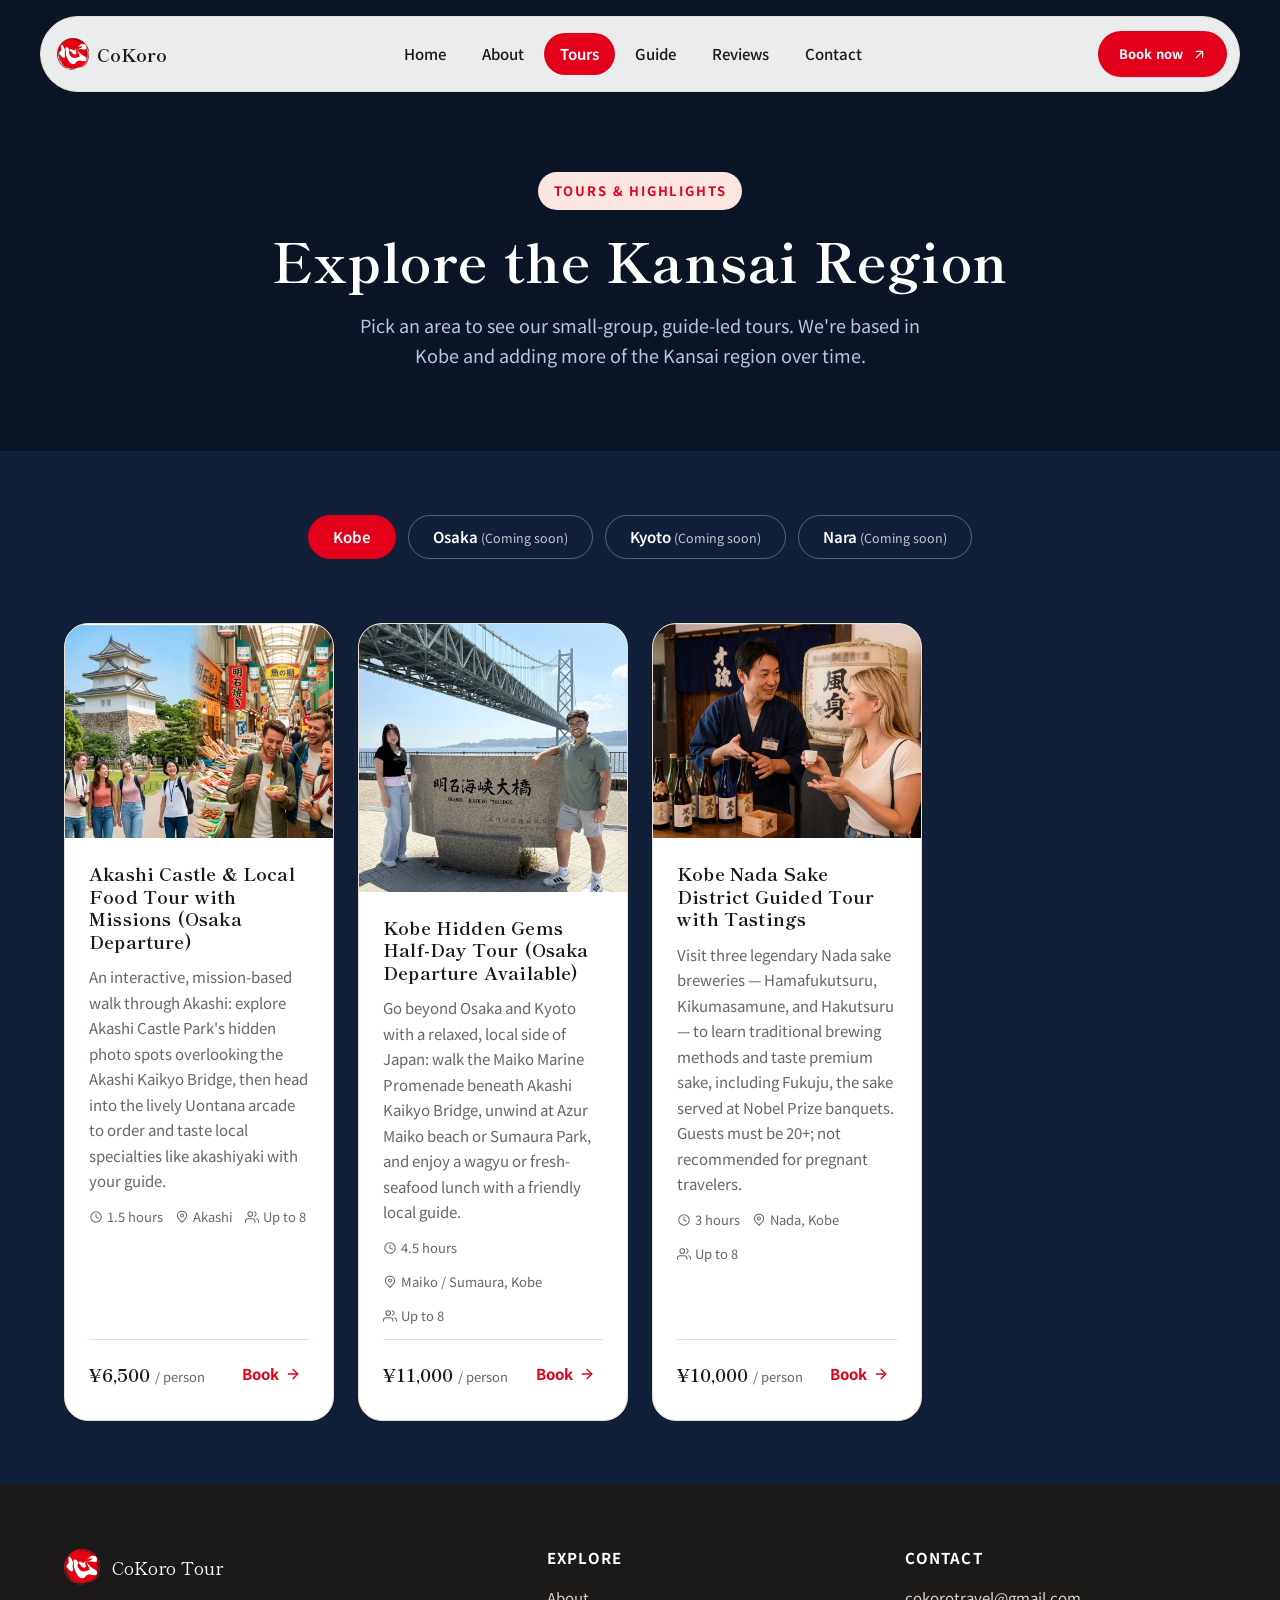
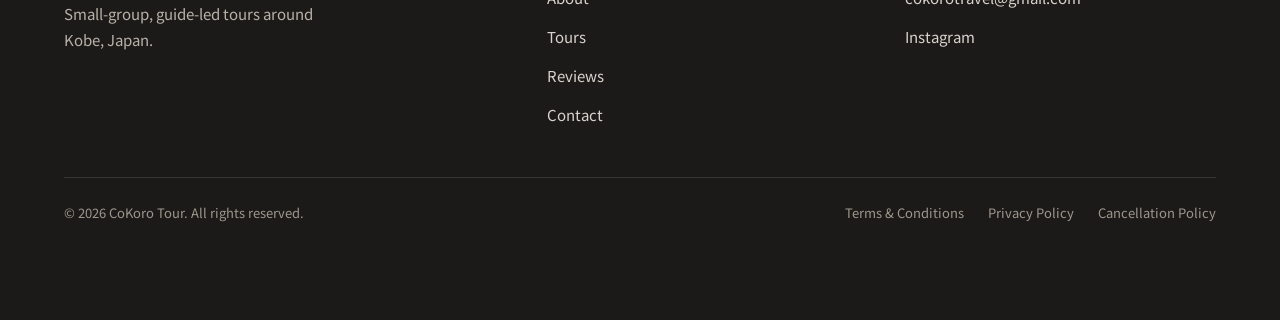
==== tours.html @ 9242f1d7 "Initial commit: CoKoro Tour site Static HTML/CSS/JS landing site with a dedicated Tours-by-area page" ====
<!doctype html>
<html lang="en">
<head>
<meta charset="UTF-8">
<meta name="viewport" content="width=device-width, initial-scale=1">
<title>Tours by Area — CoKoro Tour</title>
<meta name="description" content="Browse CoKoro Tour's guided tours across the Kansai region — Kobe, Osaka, Kyoto, and Nara. Small-group, guide-led experiences, booked securely via GetYourGuide.">

<link rel="preconnect" href="https://fonts.googleapis.com">
<link rel="preconnect" href="https://fonts.gstatic.com" crossorigin>

<link rel="icon" type="image/png" sizes="32x32" href="assets/logo/favicon-32.png">
<link rel="icon" type="image/png" sizes="192x192" href="assets/logo/favicon-192.png">
<link rel="icon" type="image/png" sizes="512x512" href="assets/logo/favicon-512.png">
<link rel="apple-touch-icon" href="assets/logo/apple-touch-icon.png">
<meta name="theme-color" content="#0c1526">

<meta property="og:type" content="website">
<meta property="og:title" content="Tours by Area — CoKoro Tour">
<meta property="og:description" content="Guided tours across Kobe, Osaka, Kyoto, and Nara.">
<meta property="og:image" content="assets/images/hero-bridge.jpg">

<link rel="stylesheet" href="styles.css">
</head>
<body class="no-js">
<a class="skip-link" href="#main">Skip to main content</a>

<!-- =====================================================================
     Header
     ===================================================================== -->
<header class="site-header">
  <div class="container site-header-inner">
    <a class="brand" href="index.html" aria-label="CoKoro Tour home">
      <img src="assets/logo/cokoro-mark-128.png" alt="" width="32" height="32">
      <span class="brand-name">CoKoro</span>
    </a>

    <nav class="main-nav" id="main-nav" aria-label="Primary">
      <a href="index.html#top">Home</a>
      <a href="index.html#about">About</a>
      <a href="tours.html" class="is-active">Tours</a>
      <a href="index.html#guide">Guide</a>
      <a href="index.html#reviews">Reviews</a>
      <a href="index.html#contact">Contact</a>
    </nav>

    <div class="header-actions">
      <a class="btn btn-primary btn-sm" data-role="booking-link" href="https://www.getyourguide.com/-s781057/" target="_blank" rel="noopener noreferrer">
        Book now
        <svg class="btn-icon" viewBox="0 0 24 24" fill="none" stroke="currentColor" stroke-width="2" stroke-linecap="round" stroke-linejoin="round"><line x1="7" y1="17" x2="17" y2="7"/><polyline points="7 7 17 7 17 17"/></svg>
      </a>
      <button class="nav-toggle" id="nav-toggle" aria-controls="main-nav" aria-expanded="false" aria-label="Open menu">
        <svg viewBox="0 0 24 24" fill="none" stroke="currentColor" stroke-width="1.75" stroke-linecap="round" stroke-linejoin="round"><line x1="3" y1="6" x2="21" y2="6"/><line x1="3" y1="12" x2="21" y2="12"/><line x1="3" y1="18" x2="21" y2="18"/></svg>
      </button>
    </div>
  </div>
</header>

<main id="main">

  <!-- ===================================================================
       Page intro
       =================================================================== -->
  <section class="page-hero">
    <div class="container">
      <span class="eyebrow">Tours &amp; Highlights</span>
      <h1>Explore the Kansai Region</h1>
      <p class="lede" style="margin-inline:auto; max-width:56ch;">Pick an area to see our small-group, guide-led tours. We're based in Kobe and adding more of the Kansai region over time.</p>
    </div>
  </section>

  <!-- ===================================================================
       Tours by area
       =================================================================== -->
  <section class="section section--alt" aria-labelledby="tours-page-heading">
    <div class="container">
      <h2 id="tours-page-heading" class="visually-hidden" style="position:absolute; width:1px; height:1px; overflow:hidden; clip:rect(0,0,0,0);">Tours by area</h2>

      <div class="tour-region-tabs" id="tour-region-tabs" role="tablist" aria-label="Filter tours by area">
        <!-- Rendered from REGIONS in data.js by script.js -->
      </div>

      <div class="tour-grid" id="tours-page-grid">
        <!-- Rendered from TOURS in data.js by script.js -->
      </div>
      <noscript>
        <p>Please enable JavaScript to see our current tours, or <a href="index.html#contact">contact us directly</a> for tour details.</p>
      </noscript>
    </div>
  </section>

</main>

<!-- =====================================================================
     Footer
     ===================================================================== -->
<footer class="site-footer">
  <div class="container">
    <div class="footer-grid">
      <div>
        <div class="footer-brand">
          <img src="assets/logo/cokoro-mark-128.png" alt="" width="36" height="36">
          <span>CoKoro Tour</span>
        </div>
        <p style="max-width: 34ch; color: #b8b2a8; font-size: var(--text-sm);">
          Small-group, guide-led tours around Kobe, Japan.
        </p>
      </div>
      <div>
        <h3>Explore</h3>
        <ul>
          <li><a href="index.html#about">About</a></li>
          <li><a href="tours.html">Tours</a></li>
          <li><a href="index.html#reviews">Reviews</a></li>
          <li><a href="index.html#contact">Contact</a></li>
        </ul>
      </div>
      <div>
        <h3>Contact</h3>
        <ul>
          <li><a href="mailto:cokorotravel@gmail.com">cokorotravel@gmail.com</a></li>
          <li><a href="https://www.instagram.com/cokorotour/" target="_blank" rel="noopener noreferrer">Instagram</a></li>
        </ul>
      </div>
    </div>
    <div class="footer-bottom">
      <span>&copy; <span id="footer-year">2026</span> CoKoro Tour. All rights reserved.</span>
      <span class="footer-bottom-links">
        <a href="#">Terms &amp; Conditions</a>
        <a href="#">Privacy Policy</a>
        <a href="#">Cancellation Policy</a>
      </span>
    </div>
  </div>
</footer>

<!-- =====================================================================
     Sticky mobile "Book Now" bar
     ===================================================================== -->
<div class="sticky-cta" id="sticky-cta">
  <div class="sticky-cta-text">
    <strong>Ready to explore Kobe?</strong>
    <span>Book securely on GetYourGuide</span>
  </div>
  <a class="btn btn-primary" data-role="booking-link" href="https://www.getyourguide.com/-s781057/" target="_blank" rel="noopener noreferrer">
    Book Now
  </a>
</div>

<script src="data.js"></script>
<script src="script.js"></script>
</body>
</html>
---- styles.css ----
/* =========================================================================
   CoKoro Tour — Design Tokens & Base Styles
   Brand: red #E2001A + ink black + warm cream, built around the existing
   心 (kokoro) brush-mark logo. Mobile-first; breakpoints at 768/1024/1440.
   ========================================================================= */

@import url('https://fonts.googleapis.com/css2?family=Shippori+Mincho:wght@400;500;600;700;800&family=Noto+Sans+JP:wght@400;500;600;700&display=swap');

:root {
  /* --- Color: brand --- */
  --color-red: #e2001a;
  --color-red-dark: #b3000f;
  --color-red-soft: #fbe6e2;
  --color-ink: #1c1a18;
  --color-ink-soft: #4a4541;
  --color-indigo: #24344a;
  --color-indigo-dark: #16212f;
  --color-gold: #c9972b;

  /* --- Color: surfaces ---
     Page background is a deep "kon-iro" (紺色) Japanese indigo navy.
     --color-ink/--color-ink-soft/--color-muted/--color-surface/--color-border
     stay as their original light-mode values below — they're what every
     white "card" (tour cards, review cards, contact cards, etc.) uses
     internally, and those cards stay light regardless of the page theme.
     --color-on-dark / --color-on-dark-muted are the new tokens for text
     that sits directly on the navy page background (headings, ledes). */
  --color-bg: #0c1526;
  --color-bg-alt: #121f38;
  --color-on-dark: #ffffff;
  --color-on-dark-muted: #b9c6e0;
  --color-surface: #ffffff;
  --color-surface-alt: #f4ede0;
  --color-border: #e7dfcf;
  --color-muted: #6b6560;

  /* --- Color: semantic --- */
  --color-on-red: #ffffff;
  --color-on-indigo: #ffffff;
  --color-success: #2e7d4f;
  --color-danger: #c0362c;

  /* --- Typography --- */
  --font-display: 'Shippori Mincho', 'Noto Serif JP', serif;
  --font-body: 'Noto Sans JP', 'Hiragino Sans', sans-serif;

  --text-xs: 0.8125rem;   /* 13px */
  --text-sm: 0.9375rem;   /* 15px */
  --text-base: 1rem;      /* 16px */
  --text-lg: 1.125rem;    /* 18px */
  --text-xl: 1.375rem;    /* 22px */
  --text-2xl: 1.75rem;    /* 28px */
  --text-3xl: 2.25rem;    /* 36px */
  --text-4xl: 2.75rem;    /* 44px */
  --text-5xl: 3.375rem;   /* 54px */

  /* --- Spacing (8px rhythm) --- */
  --space-1: 0.25rem;
  --space-2: 0.5rem;
  --space-3: 0.75rem;
  --space-4: 1rem;
  --space-5: 1.5rem;
  --space-6: 2rem;
  --space-7: 3rem;
  --space-8: 4rem;
  --space-9: 6rem;

  /* --- Radius --- */
  --radius-sm: 8px;
  --radius-md: 14px;
  --radius-lg: 24px;
  --radius-full: 999px;

  /* --- Shadow (warm-tinted, not pure black) --- */
  --shadow-sm: 0 1px 2px rgba(28, 26, 24, 0.08), 0 1px 1px rgba(28, 26, 24, 0.04);
  --shadow-md: 0 8px 24px -8px rgba(28, 26, 24, 0.18);
  --shadow-lg: 0 24px 48px -12px rgba(28, 26, 24, 0.28);

  /* --- Motion --- */
  --ease-standard: cubic-bezier(0.4, 0, 0.2, 1);
  --ease-out: cubic-bezier(0.16, 1, 0.3, 1);
  --duration-fast: 150ms;
  --duration-base: 250ms;
  --duration-slow: 400ms;

  /* --- Layout --- */
  --container-max: 1200px;
  --header-height: 76px;
  --sticky-cta-height: 68px;

  /* --- Z-index scale --- */
  --z-header: 100;
  --z-sticky-cta: 90;
  --z-modal: 200;
  --z-skip-link: 300;
}

@media (prefers-reduced-motion: reduce) {
  *, *::before, *::after {
    animation-duration: 0.001ms !important;
    animation-iteration-count: 1 !important;
    transition-duration: 0.001ms !important;
    scroll-behavior: auto !important;
  }
}

/* =========================================================================
   Reset
   ========================================================================= */

*, *::before, *::after { box-sizing: border-box; }

html {
  -webkit-text-size-adjust: 100%;
  scroll-behavior: smooth;
}

body {
  margin: 0;
  min-height: 100dvh;
  font-family: var(--font-body);
  font-size: var(--text-base);
  line-height: 1.7;
  color: var(--color-ink);
  background: var(--color-bg);
  -webkit-font-smoothing: antialiased;
}

img, video { max-width: 100%; display: block; }

h1, h2, h3, h4 {
  font-family: var(--font-display);
  line-height: 1.25;
  margin: 0 0 var(--space-4);
  font-weight: 700;
  letter-spacing: 0.01em;
}

p { margin: 0 0 var(--space-4); max-width: 65ch; }

a { color: var(--color-indigo); text-decoration-thickness: 1.5px; text-underline-offset: 3px; }
a:hover { color: var(--color-red); }

ul, ol { padding-left: 1.25em; }

button { font-family: inherit; }

/* Focus visibility everywhere (keyboard nav) */
a:focus-visible,
button:focus-visible,
input:focus-visible,
textarea:focus-visible,
select:focus-visible,
[tabindex]:focus-visible {
  outline: 3px solid var(--color-indigo);
  outline-offset: 2px;
  border-radius: 4px;
}

.skip-link {
  position: absolute;
  left: var(--space-4);
  top: -100px;
  z-index: var(--z-skip-link);
  background: var(--color-ink);
  color: #fff;
  padding: var(--space-3) var(--space-5);
  border-radius: var(--radius-sm);
  transition: top var(--duration-base) var(--ease-out);
}
.skip-link:focus { top: var(--space-4); }

/* No horizontal scroll anywhere */
html, body { overflow-x: hidden; }

/* =========================================================================
   Layout helpers
   ========================================================================= */

.container {
  width: 100%;
  max-width: var(--container-max);
  margin-inline: auto;
  padding-inline: var(--space-5);
}

.section { padding-block: var(--space-8); }
.section--tight { padding-block: var(--space-7); }
.section--alt { background: var(--color-bg-alt); }

.section-head {
  max-width: 62ch;
  margin-bottom: var(--space-7);
}
.section-head--center { margin-inline: auto; text-align: center; }

.eyebrow {
  display: inline-flex;
  align-items: center;
  gap: var(--space-2);
  font-family: var(--font-body);
  font-size: var(--text-xs);
  font-weight: 700;
  letter-spacing: 0.14em;
  text-transform: uppercase;
  color: var(--color-red);
  background: var(--color-red-soft);
  padding: var(--space-2) var(--space-4);
  border-radius: var(--radius-full);
  margin-bottom: var(--space-4);
}

h2 { font-size: var(--text-3xl); color: var(--color-on-dark); }
h3 { font-size: var(--text-xl); }

.lede { font-size: var(--text-lg); color: var(--color-on-dark-muted); }

.visually-hidden {
  position: absolute;
  width: 1px; height: 1px;
  padding: 0; margin: -1px;
  overflow: hidden;
  clip: rect(0,0,0,0);
  white-space: nowrap; border: 0;
}

/* =========================================================================
   Buttons
   ========================================================================= */

.btn {
  display: inline-flex;
  align-items: center;
  justify-content: center;
  gap: var(--space-2);
  padding: 0.9rem 1.6rem;
  border-radius: var(--radius-full);
  font-weight: 700;
  font-size: var(--text-sm);
  letter-spacing: 0.02em;
  border: 2px solid transparent;
  cursor: pointer;
  min-height: 48px;
  transition: transform var(--duration-fast) var(--ease-standard),
              background var(--duration-fast) var(--ease-standard),
              box-shadow var(--duration-fast) var(--ease-standard);
  text-decoration: none;
  touch-action: manipulation;
}
.btn:active { transform: scale(0.97); }

.btn-primary {
  background: var(--color-red);
  color: var(--color-on-red);
  box-shadow: var(--shadow-sm);
}
.btn-primary:hover { background: var(--color-red-dark); color: #fff; box-shadow: var(--shadow-md); }

.btn-secondary {
  background: transparent;
  color: var(--color-on-dark);
  border-color: rgba(255, 255, 255, 0.55);
}
.btn-secondary:hover { background: var(--color-on-dark); color: var(--color-bg); border-color: var(--color-on-dark); }


.btn-light {
  background: #fff;
  color: var(--color-ink);
}
.btn-light:hover { background: var(--color-surface-alt); }

.btn-block { width: 100%; }
.btn-sm { padding: 0.6rem 1.15rem; min-height: 40px; font-size: var(--text-xs); }

.btn-icon {
  width: 1.15em; height: 1.15em;
  flex-shrink: 0;
}

/* =========================================================================
   Header / Nav
   ========================================================================= */

.site-header {
  position: fixed;
  top: var(--space-4);
  left: 0;
  right: 0;
  z-index: var(--z-header);
  display: flex;
  justify-content: center;
  pointer-events: none;
}

.site-header-inner {
  pointer-events: auto;
  display: flex;
  align-items: center;
  justify-content: space-between;
  gap: var(--space-5);
  background: rgba(255, 255, 255, 0.92);
  backdrop-filter: blur(14px);
  -webkit-backdrop-filter: blur(14px);
  border: 1px solid var(--color-border);
  border-radius: var(--radius-full);
  padding: var(--space-2) var(--space-3) var(--space-2) var(--space-4);
  height: var(--header-height);
  box-shadow: var(--shadow-sm);
}

.brand {
  display: flex;
  align-items: center;
  gap: var(--space-2);
  text-decoration: none;
  min-height: 44px;
}
.brand img { width: 32px; height: 32px; }
.brand-name {
  font-family: var(--font-display);
  font-size: var(--text-lg);
  font-weight: 700;
  color: var(--color-ink);
}

.main-nav {
  display: flex;
  align-items: center;
  gap: var(--space-1);
}

.main-nav a {
  color: var(--color-ink);
  text-decoration: none;
  font-weight: 500;
  font-size: var(--text-sm);
  padding: var(--space-2) var(--space-4);
  border-radius: var(--radius-full);
  transition: background var(--duration-fast) var(--ease-standard), color var(--duration-fast) var(--ease-standard);
}
.main-nav a:hover { color: var(--color-red); background: var(--color-red-soft); }
.main-nav a.is-active { background: var(--color-red); color: #fff !important; font-weight: 600; }

.header-actions { display: flex; align-items: center; gap: var(--space-3); }

.nav-toggle {
  display: inline-flex;
  align-items: center;
  justify-content: center;
  width: 40px; height: 40px;
  background: transparent;
  border: 1px solid var(--color-border);
  color: var(--color-ink);
  border-radius: var(--radius-full);
  cursor: pointer;
}
.nav-toggle svg { width: 20px; height: 20px; }

@media (max-width: 1023.98px) {
  .main-nav {
    position: fixed;
    inset: calc(var(--header-height) + var(--space-6)) var(--space-4) auto var(--space-4);
    background: rgba(255, 255, 255, 0.98);
    box-shadow: var(--shadow-lg);
    border-radius: var(--radius-lg);
    flex-direction: column;
    align-items: stretch;
    gap: 0;
    padding: var(--space-3);
    transform: translateY(-8px);
    opacity: 0;
    pointer-events: none;
    transition: opacity var(--duration-base) var(--ease-standard),
                transform var(--duration-base) var(--ease-standard);
    overflow-y: auto;
    max-height: 70dvh;
  }
  .main-nav[data-open="true"] {
    opacity: 1;
    transform: translateY(0);
    pointer-events: auto;
  }
  .main-nav a {
    color: var(--color-ink);
    padding: var(--space-4);
    font-size: var(--text-base);
    border-radius: var(--radius-sm);
  }
  .main-nav a.is-active { background: var(--color-red-soft); color: var(--color-red) !important; }
  .header-actions .btn-primary { display: none; }
}
@media (min-width: 1024px) {
  .nav-toggle { display: none; }
}

/* =========================================================================
   Hero
   ========================================================================= */

.hero {
  padding-block: var(--space-8);
}

.hero-text h1 {
  color: var(--color-on-dark);
  font-size: clamp(2.25rem, 5vw, var(--text-5xl));
  max-width: 18ch;
  margin-bottom: var(--space-4);
}
.hero-text .lede {
  max-width: 46ch;
  margin-bottom: var(--space-6);
}
.hero-actions {
  display: flex;
  flex-wrap: wrap;
  align-items: center;
  gap: var(--space-4);
}
/* Indigo focus rings are unreadable on the dark hero background */
.hero-actions .btn:focus-visible {
  outline-color: var(--color-on-dark);
}

/* Full-bleed ambient video band — its own moment, no text/buttons on top */
.video-showcase {
  width: 100%;
  min-height: 100dvh;
  box-sizing: border-box;
  display: flex;
  flex-direction: column;
  /* Clears the floating header so it never covers the video itself */
  padding-top: calc(var(--header-height) + var(--space-6));
  background: var(--color-bg);
  overflow: hidden;
}
.video-showcase video {
  width: 100%;
  flex: 1 1 auto;
  min-height: 0;
  object-fit: cover;
}

/* On phones, keep it compact and show the whole frame (letterboxed)
   rather than cropping it, but still clear the header first */
@media (max-width: 639.98px) {
  .video-showcase {
    min-height: 0;
    height: auto;
    aspect-ratio: 1 / 1;
    padding-top: calc(var(--header-height) + var(--space-4));
    background: var(--color-ink);
  }
  .video-showcase video {
    object-fit: contain;
  }
}

/* =========================================================================
   Cards: Tours
   ========================================================================= */

.tour-grid {
  display: grid;
  grid-template-columns: 1fr;
  gap: var(--space-5);
}
@media (min-width: 640px) {
  .tour-grid { grid-template-columns: repeat(2, 1fr); }
}
@media (min-width: 1024px) {
  .tour-grid { grid-template-columns: repeat(4, 1fr); }
}

.tour-card {
  background: var(--color-surface);
  border: 1px solid var(--color-border);
  border-radius: var(--radius-lg);
  overflow: hidden;
  display: flex;
  flex-direction: column;
  box-shadow: var(--shadow-sm);
  transition: transform var(--duration-base) var(--ease-out), box-shadow var(--duration-base) var(--ease-out);
}
.tour-card:hover { transform: translateY(-4px); box-shadow: var(--shadow-md); }

.tour-card-media {
  position: relative;
  aspect-ratio: 4 / 3;
  background: var(--color-surface-alt);
}
.tour-card-media img { width: 100%; height: 100%; object-fit: cover; }

.tour-card-body {
  padding: var(--space-5);
  display: flex;
  flex-direction: column;
  gap: var(--space-3);
  flex: 1;
}
.tour-card-body h3 { margin-bottom: 0; font-size: var(--text-lg); }
.tour-card-body p { font-size: var(--text-sm); color: var(--color-muted); margin-bottom: 0; }

.tour-meta {
  display: flex;
  flex-wrap: wrap;
  gap: var(--space-3);
  font-size: var(--text-xs);
  color: var(--color-muted);
}
.tour-meta span { display: inline-flex; align-items: center; gap: 4px; }
.tour-meta svg { width: 14px; height: 14px; flex-shrink: 0; }

.tour-card-footer {
  margin-top: auto;
  display: flex;
  align-items: center;
  justify-content: space-between;
  gap: var(--space-3);
  padding-top: var(--space-3);
  border-top: 1px solid var(--color-border);
}
.tour-price { font-family: var(--font-display); font-size: var(--text-lg); font-weight: 700; }
.tour-price small { font-family: var(--font-body); font-weight: 400; font-size: var(--text-xs); color: var(--color-muted); }

.tour-card-cta {
  display: inline-flex;
  align-items: center;
  gap: 6px;
  font-weight: 700;
  font-size: var(--text-sm);
  color: var(--color-red);
  text-decoration: none;
  min-height: 44px;
  padding-inline: var(--space-2);
}
.tour-card-cta svg { width: 16px; height: 16px; transition: transform var(--duration-fast) var(--ease-standard); }
.tour-card-cta:hover svg { transform: translateX(3px); }

/* =========================================================================
   Tours by area (tours.html)
   ========================================================================= */

.tour-region-tabs {
  display: flex;
  flex-wrap: wrap;
  justify-content: center;
  gap: var(--space-3);
  margin-bottom: var(--space-8);
}

.region-tab {
  font: inherit;
  font-weight: 600;
  font-size: var(--text-sm);
  color: var(--color-on-dark);
  background: transparent;
  border: 1px solid rgba(255, 255, 255, 0.3);
  border-radius: var(--radius-full);
  padding: var(--space-2) var(--space-5);
  min-height: 44px;
  cursor: pointer;
  transition: background var(--duration-fast) var(--ease-standard), border-color var(--duration-fast) var(--ease-standard), color var(--duration-fast) var(--ease-standard);
}
.region-tab small { font-weight: 400; opacity: 0.75; }
.region-tab:hover { border-color: var(--color-on-dark); }
.region-tab.is-active {
  background: var(--color-red);
  border-color: var(--color-red);
  color: #fff;
}

.tours-coming-soon {
  grid-column: 1 / -1;
  text-align: center;
  color: var(--color-on-dark-muted);
  font-size: var(--text-base);
  max-width: 40rem;
  margin-inline: auto;
  padding: var(--space-8) var(--space-4);
}
.tours-coming-soon a { color: var(--color-on-dark); text-decoration: underline; }

.page-hero {
  padding-top: calc(var(--header-height) + var(--space-9));
  padding-bottom: var(--space-8);
  text-align: center;
}
.page-hero h1 {
  color: var(--color-on-dark);
  font-size: clamp(2.25rem, 5vw, var(--text-5xl));
}

/* =========================================================================
   About / Concept
   ========================================================================= */

.about-grid {
  display: grid;
  gap: var(--space-7);
  align-items: center;
}
@media (min-width: 900px) {
  .about-grid { grid-template-columns: 1fr 1fr; }
  .about-grid.reverse .about-media { order: 2; }
}

.about-media { position: relative; }
.about-media img {
  border-radius: var(--radius-lg);
  aspect-ratio: 4/3.2;
  object-fit: cover;
  width: 100%;
}
.about-media-badge {
  position: absolute;
  bottom: var(--space-5);
  left: var(--space-5);
  background: #fff;
  border-radius: var(--radius-md);
  padding: var(--space-3) var(--space-4);
  box-shadow: var(--shadow-md);
  display: flex;
  align-items: center;
  gap: var(--space-3);
  max-width: 80%;
}
.about-media-badge svg {
  width: 44px; height: 44px;
  padding: 10px;
  box-sizing: border-box;
  border-radius: 50%;
  background: var(--color-red-soft);
  color: var(--color-red);
  flex-shrink: 0;
}
.about-media-badge strong { display: block; font-size: var(--text-sm); }
.about-media-badge span { font-size: var(--text-xs); color: var(--color-muted); }

.value-list { display: grid; gap: var(--space-4); margin-top: var(--space-5); }
.value-item { display: flex; gap: var(--space-4); align-items: flex-start; }
.value-item svg {
  width: 40px; height: 40px;
  padding: 8px;
  box-sizing: border-box;
  border-radius: 50%;
  background: var(--color-red-soft);
  flex-shrink: 0;
  color: var(--color-red);
}
.value-item h3 { font-size: var(--text-base); margin-bottom: var(--space-1); font-family: var(--font-body); font-weight: 700; color: var(--color-on-dark); }
.value-item p { font-size: var(--text-sm); color: var(--color-on-dark-muted); margin: 0; }

/* =========================================================================
   Guide Profile
   ========================================================================= */

.guide-grid {
  display: grid;
  grid-template-columns: repeat(2, 1fr);
  gap: var(--space-6);
  max-width: 52rem;
  margin-inline: auto;
}
@media (min-width: 700px) {
  .guide-grid { grid-template-columns: repeat(4, 1fr); }
}

.guide-item {
  display: flex;
  flex-direction: column;
  align-items: center;
  gap: var(--space-3);
  text-align: center;
}
.guide-item .guide-photo {
  width: 100%;
  aspect-ratio: 1;
  border-radius: 50%;
  overflow: hidden;
  background: var(--color-surface-alt);
  border: 1px solid var(--color-border);
}
.guide-item .guide-photo img { width: 100%; height: 100%; object-fit: cover; }
.guide-photo-placeholder {
  width: 100%; height: 100%;
  display: flex; align-items: center; justify-content: center;
  color: var(--color-muted);
}
.guide-photo-placeholder svg { width: 40%; height: 40%; }
.guide-item strong { font-size: var(--text-base); color: var(--color-on-dark); }

/* =========================================================================
   Social proof / Reviews
   ========================================================================= */

.trust-badges {
  display: flex;
  flex-wrap: wrap;
  gap: var(--space-4);
  margin-bottom: var(--space-7);
}
.trust-badge {
  display: flex;
  align-items: center;
  gap: var(--space-3);
  background: var(--color-surface);
  border: 1px solid var(--color-border);
  border-radius: var(--radius-md);
  padding: var(--space-3) var(--space-5);
  font-size: var(--text-sm);
  font-weight: 600;
}
.trust-badge svg {
  width: 32px; height: 32px;
  padding: 6px;
  box-sizing: border-box;
  border-radius: 50%;
  background: var(--color-red-soft);
  color: var(--color-red);
}

/* Scattered "polaroid" photo + review cards, à la scrapbook social proof */
.polaroid-strip {
  display: flex;
  gap: var(--space-6);
  overflow-x: auto;
  padding: var(--space-5) var(--space-3) var(--space-7);
  margin: 0 calc(var(--space-3) * -1);
  scroll-snap-type: x proximity;
  -webkit-overflow-scrolling: touch;
}
.polaroid-strip::-webkit-scrollbar { height: 8px; }
.polaroid-strip::-webkit-scrollbar-thumb { background: var(--color-border); border-radius: var(--radius-full); }
.reviews-empty {
  width: 100%;
  text-align: center;
  color: var(--color-on-dark-muted);
  font-size: var(--text-base);
  padding: var(--space-6) 0;
}

.polaroid-card {
  scroll-snap-align: start;
  flex: 0 0 15.5rem;
  background: var(--color-surface);
  border-radius: var(--radius-md);
  padding: var(--space-3) var(--space-3) var(--space-4);
  box-shadow: var(--shadow-md);
  transition: transform var(--duration-base) var(--ease-out);
}
.polaroid-card:hover { transform: translateY(-6px) rotate(0deg) !important; }
.polaroid-card:nth-child(5n+1) { transform: rotate(-3deg); }
.polaroid-card:nth-child(5n+2) { transform: rotate(2deg); }
.polaroid-card:nth-child(5n+3) { transform: rotate(-1.5deg); }
.polaroid-card:nth-child(5n+4) { transform: rotate(3deg); }
.polaroid-card:nth-child(5n+5) { transform: rotate(-2deg); }

.polaroid-card img {
  width: 100%;
  aspect-ratio: 1;
  object-fit: cover;
  border-radius: var(--radius-sm);
  margin-bottom: var(--space-3);
}
.review-stars { display: flex; gap: 2px; color: var(--color-gold); margin-bottom: var(--space-2); }
.review-stars svg { width: 14px; height: 14px; }
.review-quote { font-size: var(--text-sm); color: var(--color-ink-soft); margin: 0 0 var(--space-3); }
.review-author strong { display: block; font-size: var(--text-sm); }

@media (min-width: 1024px) {
  .polaroid-strip {
    flex-wrap: wrap;
    justify-content: center;
    overflow: visible;
  }
}

/* =========================================================================
   Contact
   ========================================================================= */

.contact-channels--centered {
  display: grid;
  gap: var(--space-4);
  max-width: 56rem;
  margin-inline: auto;
}
@media (min-width: 700px) {
  .contact-channels--centered { grid-template-columns: repeat(3, 1fr); }
  .contact-channels--centered.contact-channels--two {
    grid-template-columns: repeat(2, 1fr);
    max-width: 40rem;
  }
}

.contact-channel {
  display: flex;
  align-items: center;
  gap: var(--space-4);
  background: var(--color-surface);
  border: 1px solid var(--color-border);
  border-radius: var(--radius-md);
  padding: var(--space-5);
  text-decoration: none;
  color: var(--color-ink);
  transition: box-shadow var(--duration-base) var(--ease-standard), transform var(--duration-base) var(--ease-standard);
}
.contact-channel:hover { box-shadow: var(--shadow-md); transform: translateY(-2px); color: var(--color-ink); }
.contact-channel-icon {
  width: 48px; height: 48px;
  border-radius: 50%;
  background: var(--color-red-soft);
  color: var(--color-red);
  display: flex; align-items: center; justify-content: center;
  flex-shrink: 0;
}
.contact-channel-icon svg { width: 24px; height: 24px; }
.contact-channel strong { display: block; font-size: var(--text-base); }
.contact-channel span:not(.contact-channel-icon) { display: block; font-size: var(--text-sm); color: var(--color-muted); }

/* Toast for dev-time "booking link not connected" notices */
.dev-toast {
  position: fixed;
  left: 50%;
  bottom: calc(var(--sticky-cta-height) + var(--space-4));
  transform: translate(-50%, 8px);
  background: var(--color-ink);
  color: #fff;
  padding: var(--space-3) var(--space-5);
  border-radius: var(--radius-md);
  font-size: var(--text-sm);
  box-shadow: var(--shadow-lg);
  z-index: var(--z-modal);
  opacity: 0;
  transition: opacity var(--duration-base) var(--ease-standard), transform var(--duration-base) var(--ease-standard);
  max-width: min(90vw, 420px);
  text-align: center;
}
.dev-toast.is-visible { opacity: 1; transform: translate(-50%, 0); }
@media (min-width: 1024px) {
  .dev-toast { bottom: var(--space-5); }
}

/* =========================================================================
   Footer
   ========================================================================= */

.site-footer {
  background: var(--color-ink);
  color: #d8d3cc;
  padding-block: var(--space-8) var(--space-9);
}
.footer-grid {
  display: grid;
  gap: var(--space-7);
  margin-bottom: var(--space-7);
}
@media (min-width: 768px) { .footer-grid { grid-template-columns: 1.4fr 1fr 1fr; } }
.footer-brand { display: flex; align-items: center; gap: var(--space-3); margin-bottom: var(--space-4); }
.footer-brand img { width: 36px; height: 36px; }
.footer-brand span { font-family: var(--font-display); font-size: var(--text-lg); color: #fff; }
.site-footer h3 { color: #fff; font-size: var(--text-sm); text-transform: uppercase; letter-spacing: 0.08em; font-family: var(--font-body); }
.site-footer ul { list-style: none; padding: 0; margin: 0; display: grid; gap: var(--space-3); }
.site-footer a { color: #d8d3cc; text-decoration: none; font-size: var(--text-sm); }
.site-footer a:hover { color: #fff; }
.footer-bottom {
  border-top: 1px solid rgba(255,255,255,0.12);
  padding-top: var(--space-5);
  display: flex;
  flex-wrap: wrap;
  gap: var(--space-3);
  justify-content: space-between;
  font-size: var(--text-xs);
  color: #9d968c;
}
.footer-bottom-links { display: flex; gap: var(--space-5); flex-wrap: wrap; }
.footer-bottom-links a { color: #9d968c; font-size: var(--text-xs); }

/* =========================================================================
   Sticky mobile "Book Now" bar
   ========================================================================= */

.sticky-cta {
  position: fixed;
  left: 0; right: 0; bottom: 0;
  z-index: var(--z-sticky-cta);
  background: rgba(251, 246, 238, 0.96);
  backdrop-filter: blur(10px);
  border-top: 1px solid var(--color-border);
  padding: var(--space-3) var(--space-4);
  padding-bottom: max(var(--space-3), env(safe-area-inset-bottom));
  display: flex;
  align-items: center;
  gap: var(--space-3);
  transform: translateY(0);
  transition: transform var(--duration-base) var(--ease-standard);
}
.sticky-cta[data-hidden="true"] { transform: translateY(110%); }
.sticky-cta-text { flex: 1; min-width: 0; }
.sticky-cta-text strong { display: block; font-size: var(--text-sm); }
.sticky-cta-text span { display: block; font-size: var(--text-xs); color: var(--color-muted); }
.sticky-cta .btn { flex-shrink: 0; }

@media (min-width: 1024px) {
  .sticky-cta { display: none; }
}

/* Reserve space so sticky bar never covers content/footer on mobile */
@media (max-width: 1023.98px) {
  body { padding-bottom: var(--sticky-cta-height); }
}

/* =========================================================================
   Scroll reveal (progressive enhancement; safe no-op without JS)
   ========================================================================= */

[data-reveal] {
  opacity: 0;
  transform: translateY(16px);
  transition: opacity var(--duration-slow) var(--ease-out), transform var(--duration-slow) var(--ease-out);
}
[data-reveal].is-visible { opacity: 1; transform: none; }
@media (prefers-reduced-motion: reduce) {
  [data-reveal] { opacity: 1; transform: none; }
}
.no-js [data-reveal] { opacity: 1; transform: none; }
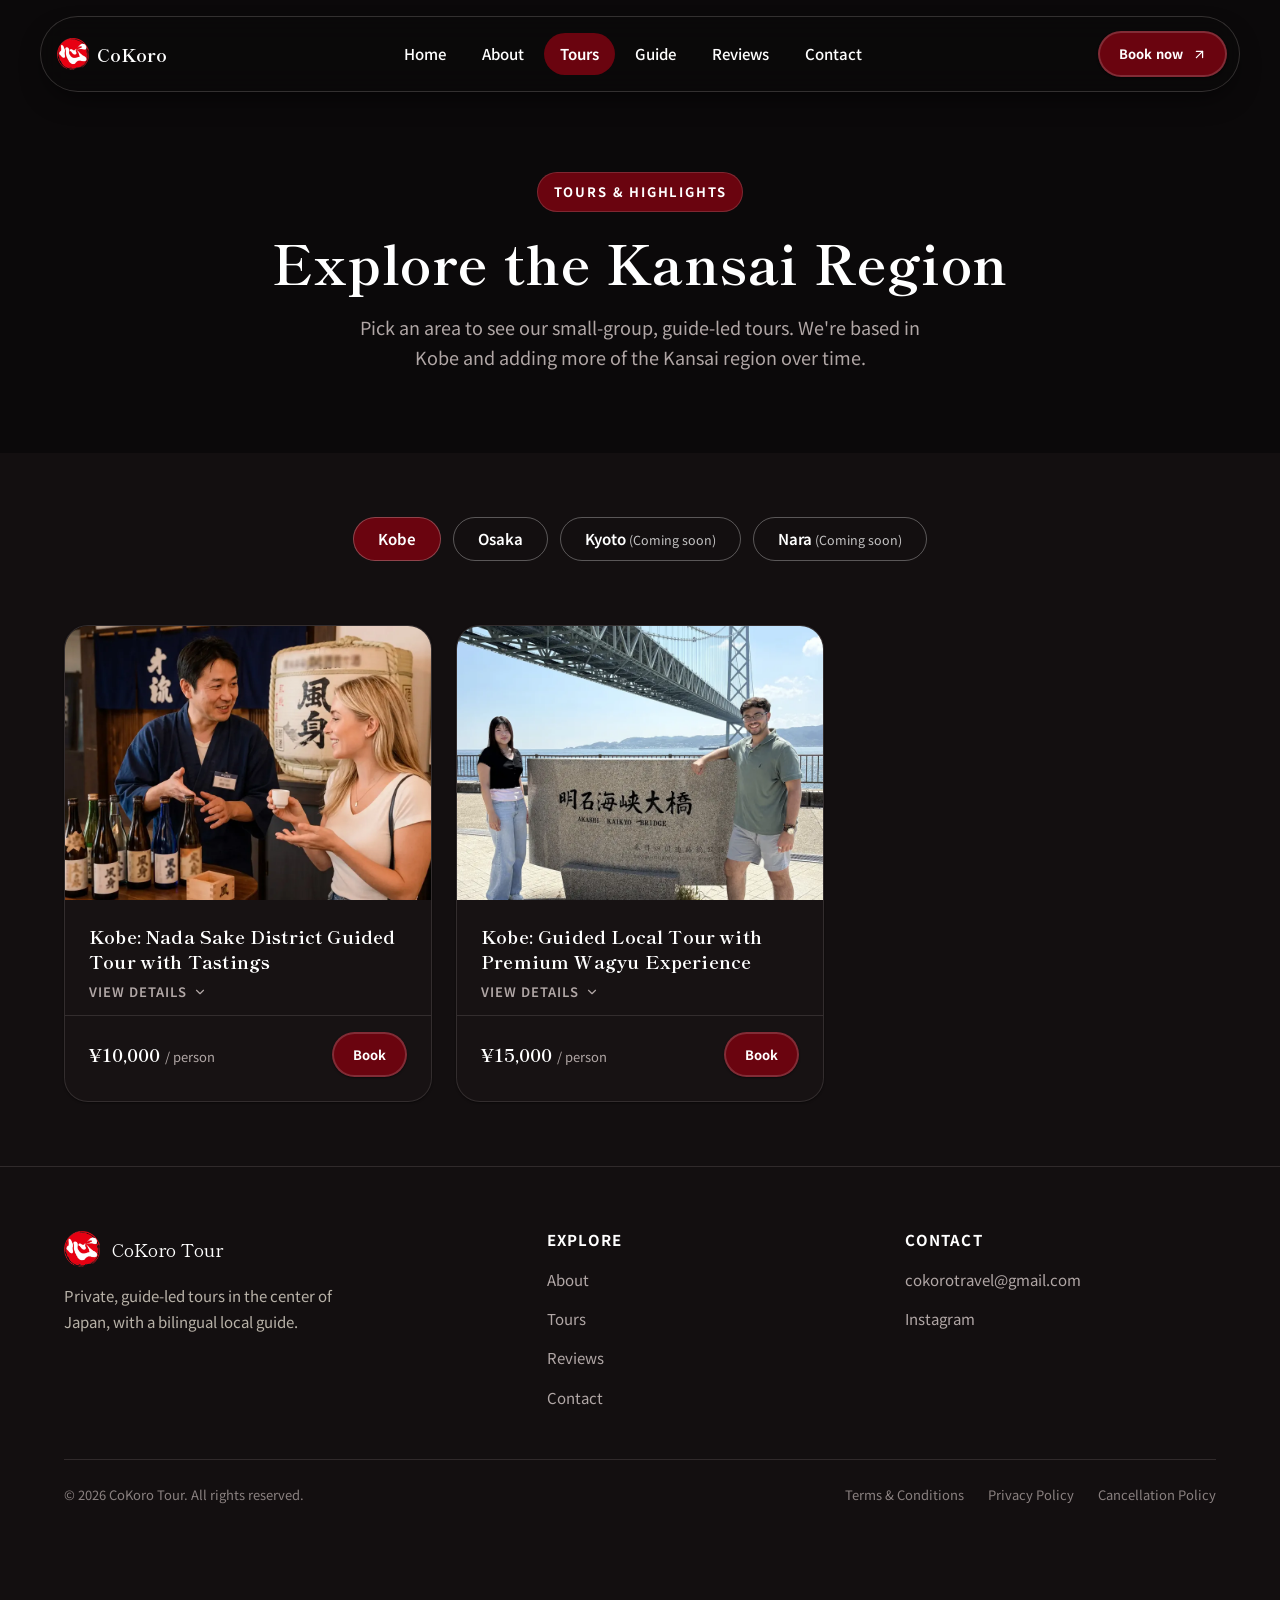
==== commit 1e218379: "Redesign: company palette, expandable minimal tour cards, 8 updated tours, sliding reviews, new Abou" ====
--- a/tours.html
+++ b/tours.html
@@ -13,7 +13,7 @@
 <link rel="icon" type="image/png" sizes="192x192" href="assets/logo/favicon-192.png">
 <link rel="icon" type="image/png" sizes="512x512" href="assets/logo/favicon-512.png">
 <link rel="apple-touch-icon" href="assets/logo/apple-touch-icon.png">
-<meta name="theme-color" content="#0c1526">
+<meta name="theme-color" content="#0B090A">
 
 <meta property="og:type" content="website">
 <meta property="og:title" content="Tours by Area — CoKoro Tour">
@@ -103,7 +103,7 @@
           <span>CoKoro Tour</span>
         </div>
         <p style="max-width: 34ch; color: #b8b2a8; font-size: var(--text-sm);">
-          Small-group, guide-led tours around Kobe, Japan.
+          Private, guide-led tours in the center of Japan, with a bilingual local guide.
         </p>
       </div>
       <div>
@@ -139,7 +139,7 @@
      ===================================================================== -->
 <div class="sticky-cta" id="sticky-cta">
   <div class="sticky-cta-text">
-    <strong>Ready to explore Kobe?</strong>
+    <strong>Ready to explore Japan?</strong>
     <span>Book securely on GetYourGuide</span>
   </div>
   <a class="btn btn-primary" data-role="booking-link" href="https://www.getyourguide.com/-s781057/" target="_blank" rel="noopener noreferrer">
--- a/styles.css
+++ b/styles.css
@@ -1,38 +1,38 @@
 /* =========================================================================
    CoKoro Tour — Design Tokens & Base Styles
-   Brand: red #E2001A + ink black + warm cream, built around the existing
-   心 (kokoro) brush-mark logo. Mobile-first; breakpoints at 768/1024/1440.
+   Brand palette: black #0B090A, red #6A040F, white #FFFFFF, gray #B1A7A6,
+   built around the 心 (kokoro) brush-mark logo. Red is used for fills only
+   (buttons, badges, bars); text is white or gray. Mobile-first.
    ========================================================================= */
 
 @import url('https://fonts.googleapis.com/css2?family=Shippori+Mincho:wght@400;500;600;700;800&family=Noto+Sans+JP:wght@400;500;600;700&display=swap');
 
 :root {
-  /* --- Color: brand --- */
-  --color-red: #e2001a;
-  --color-red-dark: #b3000f;
-  --color-red-soft: #fbe6e2;
-  --color-ink: #1c1a18;
-  --color-ink-soft: #4a4541;
-  --color-indigo: #24344a;
-  --color-indigo-dark: #16212f;
-  --color-gold: #c9972b;
+  /* --- Color: brand palette --- */
+  --color-black: #0b090a;
+  --color-red: #6a040f;
+  --color-red-hover: #820616;
+  --color-red-dark: #4d030b;
+  --color-white: #ffffff;
+  --color-gray: #b1a7a6;
+  --color-red-soft: rgba(106, 4, 15, 0.45);
+  --color-indigo: #b1a7a6;          /* focus rings */
+  --color-indigo-dark: #8f8584;
+  --color-gold: #ffffff;            /* star icons */
 
   /* --- Color: surfaces ---
-     Page background is a deep "kon-iro" (紺色) Japanese indigo navy.
-     --color-ink/--color-ink-soft/--color-muted/--color-surface/--color-border
-     stay as their original light-mode values below — they're what every
-     white "card" (tour cards, review cards, contact cards, etc.) uses
-     internally, and those cards stay light regardless of the page theme.
-     --color-on-dark / --color-on-dark-muted are the new tokens for text
-     that sits directly on the navy page background (headings, ledes). */
-  --color-bg: #0c1526;
-  --color-bg-alt: #121f38;
+     Black page, slightly lifted charcoal for alternating sections and cards.
+     Text on cards is white / gray, so --color-ink is white in this theme. */
+  --color-bg: #0b090a;
+  --color-bg-alt: #130f10;
   --color-on-dark: #ffffff;
-  --color-on-dark-muted: #b9c6e0;
-  --color-surface: #ffffff;
-  --color-surface-alt: #f4ede0;
-  --color-border: #e7dfcf;
-  --color-muted: #6b6560;
+  --color-on-dark-muted: #b1a7a6;
+  --color-surface: #171213;
+  --color-surface-alt: #1f1819;
+  --color-border: rgba(177, 167, 166, 0.18);
+  --color-ink: #ffffff;
+  --color-ink-soft: #d7d0cf;
+  --color-muted: #b1a7a6;
 
   /* --- Color: semantic --- */
   --color-on-red: #ffffff;
@@ -72,9 +72,9 @@
   --radius-full: 999px;
 
   /* --- Shadow (warm-tinted, not pure black) --- */
-  --shadow-sm: 0 1px 2px rgba(28, 26, 24, 0.08), 0 1px 1px rgba(28, 26, 24, 0.04);
-  --shadow-md: 0 8px 24px -8px rgba(28, 26, 24, 0.18);
-  --shadow-lg: 0 24px 48px -12px rgba(28, 26, 24, 0.28);
+  --shadow-sm: 0 1px 2px rgba(0, 0, 0, 0.5);
+  --shadow-md: 0 12px 28px -10px rgba(0, 0, 0, 0.7);
+  --shadow-lg: 0 24px 48px -12px rgba(0, 0, 0, 0.8);
 
   /* --- Motion --- */
   --ease-standard: cubic-bezier(0.4, 0, 0.2, 1);
@@ -138,8 +138,8 @@
 
 p { margin: 0 0 var(--space-4); max-width: 65ch; }
 
-a { color: var(--color-indigo); text-decoration-thickness: 1.5px; text-underline-offset: 3px; }
-a:hover { color: var(--color-red); }
+a { color: var(--color-on-dark); text-decoration-thickness: 1.5px; text-underline-offset: 3px; }
+a:hover { color: var(--color-gray); }
 
 ul, ol { padding-left: 1.25em; }
 
@@ -162,8 +162,8 @@
   left: var(--space-4);
   top: -100px;
   z-index: var(--z-skip-link);
-  background: var(--color-ink);
-  color: #fff;
+  background: #fff;
+  color: #0b090a;
   padding: var(--space-3) var(--space-5);
   border-radius: var(--radius-sm);
   transition: top var(--duration-base) var(--ease-out);
@@ -203,8 +203,9 @@
   font-weight: 700;
   letter-spacing: 0.14em;
   text-transform: uppercase;
-  color: var(--color-red);
-  background: var(--color-red-soft);
+  color: #fff;
+  background: var(--color-red);
+  border: 1px solid rgba(255, 255, 255, 0.14);
   padding: var(--space-2) var(--space-4);
   border-radius: var(--radius-full);
   margin-bottom: var(--space-4);
@@ -252,23 +253,24 @@
 .btn-primary {
   background: var(--color-red);
   color: var(--color-on-red);
+  border-color: rgba(255, 255, 255, 0.16);
   box-shadow: var(--shadow-sm);
 }
-.btn-primary:hover { background: var(--color-red-dark); color: #fff; box-shadow: var(--shadow-md); }
+.btn-primary:hover { background: var(--color-red-hover); border-color: rgba(255, 255, 255, 0.3); color: #fff; box-shadow: var(--shadow-md); }
 
 .btn-secondary {
   background: transparent;
   color: var(--color-on-dark);
-  border-color: rgba(255, 255, 255, 0.55);
+  border-color: rgba(177, 167, 166, 0.6);
 }
 .btn-secondary:hover { background: var(--color-on-dark); color: var(--color-bg); border-color: var(--color-on-dark); }
 
 
 .btn-light {
   background: #fff;
-  color: var(--color-ink);
-}
-.btn-light:hover { background: var(--color-surface-alt); }
+  color: #0b090a;
+}
+.btn-light:hover { background: #e9e5e4; }
 
 .btn-block { width: 100%; }
 .btn-sm { padding: 0.6rem 1.15rem; min-height: 40px; font-size: var(--text-xs); }
@@ -299,14 +301,14 @@
   align-items: center;
   justify-content: space-between;
   gap: var(--space-5);
-  background: rgba(255, 255, 255, 0.92);
+  background: rgba(11, 9, 10, 0.78);
   backdrop-filter: blur(14px);
   -webkit-backdrop-filter: blur(14px);
-  border: 1px solid var(--color-border);
+  border: 1px solid rgba(177, 167, 166, 0.25);
   border-radius: var(--radius-full);
   padding: var(--space-2) var(--space-3) var(--space-2) var(--space-4);
   height: var(--header-height);
-  box-shadow: var(--shadow-sm);
+  box-shadow: var(--shadow-md);
 }
 
 .brand {
@@ -321,7 +323,7 @@
   font-family: var(--font-display);
   font-size: var(--text-lg);
   font-weight: 700;
-  color: var(--color-ink);
+  color: #fff;
 }
 
 .main-nav {
@@ -331,7 +333,7 @@
 }
 
 .main-nav a {
-  color: var(--color-ink);
+  color: var(--color-on-dark);
   text-decoration: none;
   font-weight: 500;
   font-size: var(--text-sm);
@@ -339,7 +341,7 @@
   border-radius: var(--radius-full);
   transition: background var(--duration-fast) var(--ease-standard), color var(--duration-fast) var(--ease-standard);
 }
-.main-nav a:hover { color: var(--color-red); background: var(--color-red-soft); }
+.main-nav a:hover { color: #fff; background: rgba(255, 255, 255, 0.1); }
 .main-nav a.is-active { background: var(--color-red); color: #fff !important; font-weight: 600; }
 
 .header-actions { display: flex; align-items: center; gap: var(--space-3); }
@@ -350,8 +352,8 @@
   justify-content: center;
   width: 40px; height: 40px;
   background: transparent;
-  border: 1px solid var(--color-border);
-  color: var(--color-ink);
+  border: 1px solid rgba(177, 167, 166, 0.4);
+  color: #fff;
   border-radius: var(--radius-full);
   cursor: pointer;
 }
@@ -361,7 +363,8 @@
   .main-nav {
     position: fixed;
     inset: calc(var(--header-height) + var(--space-6)) var(--space-4) auto var(--space-4);
-    background: rgba(255, 255, 255, 0.98);
+    background: rgba(19, 15, 16, 0.98);
+    border: 1px solid rgba(177, 167, 166, 0.25);
     box-shadow: var(--shadow-lg);
     border-radius: var(--radius-lg);
     flex-direction: column;
@@ -382,12 +385,12 @@
     pointer-events: auto;
   }
   .main-nav a {
-    color: var(--color-ink);
+    color: #fff;
     padding: var(--space-4);
     font-size: var(--text-base);
     border-radius: var(--radius-sm);
   }
-  .main-nav a.is-active { background: var(--color-red-soft); color: var(--color-red) !important; }
+  .main-nav a.is-active { background: var(--color-red); color: #fff !important; }
   .header-actions .btn-primary { display: none; }
 }
 @media (min-width: 1024px) {
@@ -450,7 +453,7 @@
     height: auto;
     aspect-ratio: 1 / 1;
     padding-top: calc(var(--header-height) + var(--space-4));
-    background: var(--color-ink);
+    background: var(--color-bg);
   }
   .video-showcase video {
     object-fit: contain;
@@ -458,22 +461,25 @@
 }
 
 /* =========================================================================
-   Cards: Tours
+   Cards: Tours — minimal card (photo, name, price, Book). Selecting a card
+   expands it in place to show the full details and itinerary.
    ========================================================================= */
 
 .tour-grid {
   display: grid;
   grid-template-columns: 1fr;
   gap: var(--space-5);
+  align-items: start;
 }
 @media (min-width: 640px) {
   .tour-grid { grid-template-columns: repeat(2, 1fr); }
 }
 @media (min-width: 1024px) {
-  .tour-grid { grid-template-columns: repeat(4, 1fr); }
+  .tour-grid { grid-template-columns: repeat(3, 1fr); }
 }
 
 .tour-card {
+  position: relative;
   background: var(--color-surface);
   border: 1px solid var(--color-border);
   border-radius: var(--radius-lg);
@@ -481,62 +487,193 @@
   display: flex;
   flex-direction: column;
   box-shadow: var(--shadow-sm);
-  transition: transform var(--duration-base) var(--ease-out), box-shadow var(--duration-base) var(--ease-out);
-}
-.tour-card:hover { transform: translateY(-4px); box-shadow: var(--shadow-md); }
+  scroll-margin-top: calc(var(--header-height) + var(--space-6));
+  transition: border-color var(--duration-base) var(--ease-standard), box-shadow var(--duration-base) var(--ease-standard);
+}
+.tour-card:hover { border-color: rgba(177, 167, 166, 0.4); box-shadow: var(--shadow-md); }
+.tour-card.is-open { grid-column: 1 / -1; border-color: rgba(177, 167, 166, 0.4); }
+.tour-card:has(.tour-card-toggle:focus-visible) { outline: 3px solid var(--color-indigo); outline-offset: 2px; }
+
+.tour-card-main { display: flex; flex-direction: column; }
 
 .tour-card-media {
   position: relative;
   aspect-ratio: 4 / 3;
   background: var(--color-surface-alt);
-}
-.tour-card-media img { width: 100%; height: 100%; object-fit: cover; }
-
-.tour-card-body {
-  padding: var(--space-5);
+  overflow: hidden;
+}
+.tour-card-media img { width: 100%; height: 100%; object-fit: cover; transition: transform 0.6s var(--ease-out); }
+.tour-card:hover .tour-card-media img { transform: scale(1.03); }
+
+.tour-card-head {
+  padding: var(--space-5) var(--space-5) var(--space-3);
   display: flex;
   flex-direction: column;
-  gap: var(--space-3);
-  flex: 1;
-}
-.tour-card-body h3 { margin-bottom: 0; font-size: var(--text-lg); }
-.tour-card-body p { font-size: var(--text-sm); color: var(--color-muted); margin-bottom: 0; }
-
-.tour-meta {
-  display: flex;
-  flex-wrap: wrap;
-  gap: var(--space-3);
+  gap: var(--space-2);
+}
+.tour-card-title { margin: 0; font-size: var(--text-lg); line-height: 1.35; }
+.tour-card-toggle {
+  all: unset;
+  cursor: pointer;
+  color: var(--color-on-dark);
+}
+.tour-card-toggle:focus-visible { outline: none; }
+/* Makes the whole card (photo + title) the click target */
+.tour-card-toggle::after { content: ""; position: absolute; inset: 0; z-index: 1; }
+
+.tour-card-hint {
+  display: inline-flex;
+  align-items: center;
+  gap: 6px;
   font-size: var(--text-xs);
-  color: var(--color-muted);
-}
-.tour-meta span { display: inline-flex; align-items: center; gap: 4px; }
-.tour-meta svg { width: 14px; height: 14px; flex-shrink: 0; }
+  font-weight: 600;
+  letter-spacing: 0.08em;
+  text-transform: uppercase;
+  color: var(--color-gray);
+}
+.tour-card-hint svg { width: 14px; height: 14px; transition: transform var(--duration-base) var(--ease-standard); }
+.hint-open { display: none; }
+.tour-card.is-open .hint-closed { display: none; }
+.tour-card.is-open .hint-open { display: inline; }
+.tour-card.is-open .tour-card-hint svg { transform: rotate(180deg); }
 
 .tour-card-footer {
+  position: relative;
+  z-index: 2;
   margin-top: auto;
   display: flex;
   align-items: center;
   justify-content: space-between;
   gap: var(--space-3);
-  padding-top: var(--space-3);
+  padding: var(--space-4) var(--space-5) var(--space-5);
   border-top: 1px solid var(--color-border);
 }
-.tour-price { font-family: var(--font-display); font-size: var(--text-lg); font-weight: 700; }
-.tour-price small { font-family: var(--font-body); font-weight: 400; font-size: var(--text-xs); color: var(--color-muted); }
-
-.tour-card-cta {
+.tour-price { font-family: var(--font-display); font-size: var(--text-lg); font-weight: 700; color: #fff; }
+.tour-price small { font-family: var(--font-body); font-weight: 400; font-size: var(--text-xs); color: var(--color-gray); }
+.tour-price-original { font-family: var(--font-body); font-weight: 400; font-size: var(--text-sm); color: var(--color-gray); }
+
+/* Expanded details */
+.tour-detail {
+  position: relative;
+  z-index: 2;
+  display: grid;
+  gap: var(--space-5);
+  padding: var(--space-5);
+  border-top: 1px solid var(--color-border);
+  animation: detail-in 0.35s var(--ease-out);
+}
+.tour-detail[hidden] { display: none; }
+@keyframes detail-in {
+  from { opacity: 0; transform: translateY(8px); }
+  to { opacity: 1; transform: none; }
+}
+@media (min-width: 900px) {
+  .tour-card.is-open { display: grid; grid-template-columns: minmax(280px, 360px) 1fr; align-items: start; }
+  .tour-card.is-open .tour-detail { padding: var(--space-6); border-top: 0; border-left: 1px solid var(--color-border); }
+}
+
+.tour-meta {
+  display: flex;
+  flex-wrap: wrap;
+  gap: var(--space-3) var(--space-5);
+  font-size: var(--text-sm);
+  color: var(--color-gray);
+}
+.tour-meta span { display: inline-flex; align-items: center; gap: 6px; }
+.tour-meta svg { width: 16px; height: 16px; flex-shrink: 0; }
+
+.detail-lede { margin: 0; max-width: 70ch; color: var(--color-ink-soft); }
+.detail-cancel { display: flex; align-items: center; gap: 8px; margin: 0; font-size: var(--text-sm); color: var(--color-gray); }
+.detail-cancel svg { width: 16px; height: 16px; color: #fff; flex-shrink: 0; }
+.detail-sub { margin: 0 0 var(--space-3); font-size: var(--text-sm); color: var(--color-gray); }
+
+.detail-block h4 {
+  margin: 0 0 var(--space-3);
+  font-family: var(--font-body);
+  font-size: var(--text-xs);
+  font-weight: 700;
+  letter-spacing: 0.14em;
+  text-transform: uppercase;
+  color: var(--color-gray);
+}
+.detail-list { list-style: none; padding: 0; margin: 0; display: grid; gap: var(--space-3); }
+.detail-list li { display: flex; gap: var(--space-3); align-items: flex-start; font-size: var(--text-sm); color: var(--color-ink-soft); }
+.detail-list li svg { width: 16px; height: 16px; flex-shrink: 0; margin-top: 4px; color: #fff; }
+.detail-list.is-excluded li svg { color: var(--color-gray); }
+.detail-list.is-plain li::before {
+  content: "";
+  width: 5px; height: 5px;
+  border-radius: 50%;
+  background: var(--color-gray);
+  flex-shrink: 0;
+  margin-top: 10px;
+}
+.detail-cols { display: grid; gap: var(--space-5); }
+@media (min-width: 700px) { .detail-cols { grid-template-columns: 1fr 1fr; } }
+
+.itinerary {
+  list-style: none;
+  margin: 0;
+  padding: 0 0 0 var(--space-5);
+  border-left: 1px solid rgba(177, 167, 166, 0.35);
+  display: grid;
+  gap: var(--space-4);
+}
+.itin-stop { position: relative; }
+.itin-stop::before {
+  content: "";
+  position: absolute;
+  left: calc(-1 * (var(--space-5) + 1px) - 4px);
+  top: 0.6em;
+  width: 9px; height: 9px;
+  border-radius: 50%;
+  background: var(--color-red-hover);
+  border: 1px solid rgba(255, 255, 255, 0.55);
+}
+.itin-title { display: flex; flex-wrap: wrap; gap: 2px var(--space-3); align-items: baseline; justify-content: space-between; }
+.itin-title strong { color: #fff; font-size: var(--text-base); }
+.itin-time { font-size: var(--text-xs); color: var(--color-gray); }
+.itin-stop p { margin: 4px 0 0; max-width: 60ch; font-size: var(--text-sm); color: var(--color-gray); }
+.itin-tags { display: flex; flex-wrap: wrap; gap: 6px; margin-top: 6px; }
+.itin-tag {
+  font-size: 11px;
+  line-height: 1.6;
+  padding: 1px 9px;
+  border-radius: var(--radius-full);
+  border: 1px solid rgba(177, 167, 166, 0.4);
+  color: var(--color-gray);
+}
+.itin-transit { font-size: var(--text-xs); font-style: italic; color: var(--color-gray); }
+
+.option-grid { display: grid; gap: var(--space-3); }
+@media (min-width: 700px) { .option-grid { grid-template-columns: 1fr 1fr; } }
+.option-card {
+  display: grid;
+  gap: 4px;
+  align-content: start;
+  padding: var(--space-4);
+  background: var(--color-surface-alt);
+  border: 1px solid var(--color-border);
+  border-radius: var(--radius-md);
+}
+.option-card strong { color: #fff; font-size: var(--text-sm); }
+.option-price { font-size: var(--text-xs); font-weight: 600; color: #fff; }
+.option-card p { margin: 0; font-size: var(--text-sm); color: var(--color-gray); }
+
+.detail-meeting { margin: 0 0 var(--space-2); font-size: var(--text-sm); color: var(--color-ink-soft); }
+.detail-meeting strong { color: #fff; }
+.detail-link {
   display: inline-flex;
   align-items: center;
   gap: 6px;
-  font-weight: 700;
   font-size: var(--text-sm);
-  color: var(--color-red);
-  text-decoration: none;
-  min-height: 44px;
-  padding-inline: var(--space-2);
-}
-.tour-card-cta svg { width: 16px; height: 16px; transition: transform var(--duration-fast) var(--ease-standard); }
-.tour-card-cta:hover svg { transform: translateX(3px); }
+  font-weight: 600;
+  color: #fff;
+  text-decoration: underline;
+  text-underline-offset: 3px;
+}
+.detail-link svg { width: 14px; height: 14px; }
+.detail-book { justify-self: start; }
 
 /* =========================================================================
    Tours by area (tours.html)
@@ -567,7 +704,7 @@
 .region-tab:hover { border-color: var(--color-on-dark); }
 .region-tab.is-active {
   background: var(--color-red);
-  border-color: var(--color-red);
+  border-color: rgba(255, 255, 255, 0.25);
   color: #fff;
 }
 
@@ -612,12 +749,14 @@
   aspect-ratio: 4/3.2;
   object-fit: cover;
   width: 100%;
+  height: auto;
 }
 .about-media-badge {
   position: absolute;
   bottom: var(--space-5);
   left: var(--space-5);
-  background: #fff;
+  background: var(--color-surface);
+  border: 1px solid var(--color-border);
   border-radius: var(--radius-md);
   padding: var(--space-3) var(--space-4);
   box-shadow: var(--shadow-md);
@@ -631,8 +770,8 @@
   padding: 10px;
   box-sizing: border-box;
   border-radius: 50%;
-  background: var(--color-red-soft);
-  color: var(--color-red);
+  background: var(--color-red);
+  color: #fff;
   flex-shrink: 0;
 }
 .about-media-badge strong { display: block; font-size: var(--text-sm); }
@@ -645,9 +784,9 @@
   padding: 8px;
   box-sizing: border-box;
   border-radius: 50%;
-  background: var(--color-red-soft);
+  background: var(--color-red);
   flex-shrink: 0;
-  color: var(--color-red);
+  color: #fff;
 }
 .value-item h3 { font-size: var(--text-base); margin-bottom: var(--space-1); font-family: var(--font-body); font-weight: 700; color: var(--color-on-dark); }
 .value-item p { font-size: var(--text-sm); color: var(--color-on-dark-muted); margin: 0; }
@@ -717,65 +856,121 @@
   padding: 6px;
   box-sizing: border-box;
   border-radius: 50%;
-  background: var(--color-red-soft);
-  color: var(--color-red);
-}
-
-/* Scattered "polaroid" photo + review cards, à la scrapbook social proof */
-.polaroid-strip {
-  display: flex;
-  gap: var(--space-6);
-  overflow-x: auto;
-  padding: var(--space-5) var(--space-3) var(--space-7);
-  margin: 0 calc(var(--space-3) * -1);
-  scroll-snap-type: x proximity;
-  -webkit-overflow-scrolling: touch;
-}
-.polaroid-strip::-webkit-scrollbar { height: 8px; }
-.polaroid-strip::-webkit-scrollbar-thumb { background: var(--color-border); border-radius: var(--radius-full); }
+  background: var(--color-red);
+  color: #fff;
+}
+
+/* Review cards — square-photo cards that slide continuously right to left */
+.review-marquee {
+  position: relative;
+  overflow: hidden;
+  padding: var(--space-2) 0;
+  -webkit-mask-image: linear-gradient(to right, transparent, #000 6%, #000 94%, transparent);
+  mask-image: linear-gradient(to right, transparent, #000 6%, #000 94%, transparent);
+}
+.review-track {
+  display: flex;
+  width: max-content;
+  animation: review-slide var(--review-slide-duration, 60s) linear infinite;
+  will-change: transform;
+}
+.review-marquee:hover .review-track,
+.review-marquee:focus-within .review-track,
+.review-marquee.is-paused .review-track { animation-play-state: paused; }
+.review-set { display: flex; gap: var(--space-5); padding-right: var(--space-5); }
+@keyframes review-slide {
+  from { transform: translateX(0); }
+  to { transform: translateX(-50%); }
+}
+/* Reduced motion: no sliding, a plain row people can scroll themselves */
+@media (prefers-reduced-motion: reduce) {
+  .review-marquee { overflow-x: auto; -webkit-mask-image: none; mask-image: none; }
+  .review-track { animation: none !important; transform: none !important; }
+  .review-set[aria-hidden="true"] { display: none; }
+}
+
 .reviews-empty {
-  width: 100%;
   text-align: center;
   color: var(--color-on-dark-muted);
   font-size: var(--text-base);
   padding: var(--space-6) 0;
 }
 
-.polaroid-card {
-  scroll-snap-align: start;
-  flex: 0 0 15.5rem;
+.review-card {
+  flex: 0 0 16.5rem;
+  width: 16.5rem;
   background: var(--color-surface);
-  border-radius: var(--radius-md);
-  padding: var(--space-3) var(--space-3) var(--space-4);
-  box-shadow: var(--shadow-md);
-  transition: transform var(--duration-base) var(--ease-out);
-}
-.polaroid-card:hover { transform: translateY(-6px) rotate(0deg) !important; }
-.polaroid-card:nth-child(5n+1) { transform: rotate(-3deg); }
-.polaroid-card:nth-child(5n+2) { transform: rotate(2deg); }
-.polaroid-card:nth-child(5n+3) { transform: rotate(-1.5deg); }
-.polaroid-card:nth-child(5n+4) { transform: rotate(3deg); }
-.polaroid-card:nth-child(5n+5) { transform: rotate(-2deg); }
-
-.polaroid-card img {
-  width: 100%;
+  border: 1px solid var(--color-border);
+  border-top: 3px solid var(--color-red-hover);
+  border-radius: var(--radius-lg);
+  overflow: hidden;
+  box-shadow: var(--shadow-sm);
+  display: flex;
+  flex-direction: column;
+}
+
+.review-card-media {
+  position: relative;
   aspect-ratio: 1;
-  object-fit: cover;
-  border-radius: var(--radius-sm);
-  margin-bottom: var(--space-3);
-}
-.review-stars { display: flex; gap: 2px; color: var(--color-gold); margin-bottom: var(--space-2); }
-.review-stars svg { width: 14px; height: 14px; }
-.review-quote { font-size: var(--text-sm); color: var(--color-ink-soft); margin: 0 0 var(--space-3); }
-.review-author strong { display: block; font-size: var(--text-sm); }
-
-@media (min-width: 1024px) {
-  .polaroid-strip {
-    flex-wrap: wrap;
-    justify-content: center;
-    overflow: visible;
-  }
-}
+  background: var(--color-surface-alt);
+}
+.review-card-media img { width: 100%; height: 100%; object-fit: cover; display: block; }
+.review-card-media.is-placeholder {
+  display: flex;
+  align-items: center;
+  justify-content: center;
+  color: var(--color-gray);
+}
+.review-card-media.is-placeholder > svg { width: 38%; height: 38%; opacity: 0.35; }
+
+.review-rating-badge {
+  position: absolute;
+  top: var(--space-3);
+  right: var(--space-3);
+  display: inline-flex;
+  align-items: center;
+  gap: 4px;
+  background: rgba(11, 9, 10, 0.78);
+  color: #fff;
+  font-size: var(--text-xs);
+  font-weight: 700;
+  line-height: 1;
+  padding: 5px 9px;
+  border-radius: var(--radius-full);
+}
+.review-rating-badge svg { width: 12px; height: 12px; color: var(--color-gold); }
+
+.review-card-body {
+  padding: var(--space-4) var(--space-4) var(--space-5);
+  display: flex;
+  flex-direction: column;
+  gap: var(--space-2);
+  flex: 1;
+}
+.review-card-body h3 { margin: 0; font-size: var(--text-base); }
+.review-card-quote {
+  font-size: var(--text-sm);
+  color: var(--color-gray);
+  margin: 0;
+  flex: 1;
+  display: -webkit-box;
+  -webkit-line-clamp: 4;
+  -webkit-box-orient: vertical;
+  overflow: hidden;
+}
+.review-card-link {
+  display: inline-flex;
+  align-items: center;
+  gap: 6px;
+  font-size: var(--text-sm);
+  font-weight: 700;
+  color: #fff;
+  text-decoration: none;
+  margin-top: var(--space-2);
+}
+.review-card-link svg { width: 14px; height: 14px; transition: transform var(--duration-fast) var(--ease-standard); }
+.review-card-link:hover { color: var(--color-gray); }
+.review-card-link:hover svg { transform: translateX(3px); }
 
 /* =========================================================================
    Contact
@@ -811,8 +1006,8 @@
 .contact-channel-icon {
   width: 48px; height: 48px;
   border-radius: 50%;
-  background: var(--color-red-soft);
-  color: var(--color-red);
+  background: var(--color-red);
+  color: #fff;
   display: flex; align-items: center; justify-content: center;
   flex-shrink: 0;
 }
@@ -826,7 +1021,7 @@
   left: 50%;
   bottom: calc(var(--sticky-cta-height) + var(--space-4));
   transform: translate(-50%, 8px);
-  background: var(--color-ink);
+  background: #2a2223;
   color: #fff;
   padding: var(--space-3) var(--space-5);
   border-radius: var(--radius-md);
@@ -848,8 +1043,9 @@
    ========================================================================= */
 
 .site-footer {
-  background: var(--color-ink);
-  color: #d8d3cc;
+  background: var(--color-bg-alt);
+  border-top: 1px solid var(--color-border);
+  color: var(--color-gray);
   padding-block: var(--space-8) var(--space-9);
 }
 .footer-grid {
@@ -863,20 +1059,20 @@
 .footer-brand span { font-family: var(--font-display); font-size: var(--text-lg); color: #fff; }
 .site-footer h3 { color: #fff; font-size: var(--text-sm); text-transform: uppercase; letter-spacing: 0.08em; font-family: var(--font-body); }
 .site-footer ul { list-style: none; padding: 0; margin: 0; display: grid; gap: var(--space-3); }
-.site-footer a { color: #d8d3cc; text-decoration: none; font-size: var(--text-sm); }
+.site-footer a { color: var(--color-gray); text-decoration: none; font-size: var(--text-sm); }
 .site-footer a:hover { color: #fff; }
 .footer-bottom {
-  border-top: 1px solid rgba(255,255,255,0.12);
+  border-top: 1px solid var(--color-border);
   padding-top: var(--space-5);
   display: flex;
   flex-wrap: wrap;
   gap: var(--space-3);
   justify-content: space-between;
   font-size: var(--text-xs);
-  color: #9d968c;
+  color: rgba(177, 167, 166, 0.75);
 }
 .footer-bottom-links { display: flex; gap: var(--space-5); flex-wrap: wrap; }
-.footer-bottom-links a { color: #9d968c; font-size: var(--text-xs); }
+.footer-bottom-links a { color: rgba(177, 167, 166, 0.75); font-size: var(--text-xs); }
 
 /* =========================================================================
    Sticky mobile "Book Now" bar
@@ -886,7 +1082,7 @@
   position: fixed;
   left: 0; right: 0; bottom: 0;
   z-index: var(--z-sticky-cta);
-  background: rgba(251, 246, 238, 0.96);
+  background: rgba(19, 15, 16, 0.96);
   backdrop-filter: blur(10px);
   border-top: 1px solid var(--color-border);
   padding: var(--space-3) var(--space-4);
